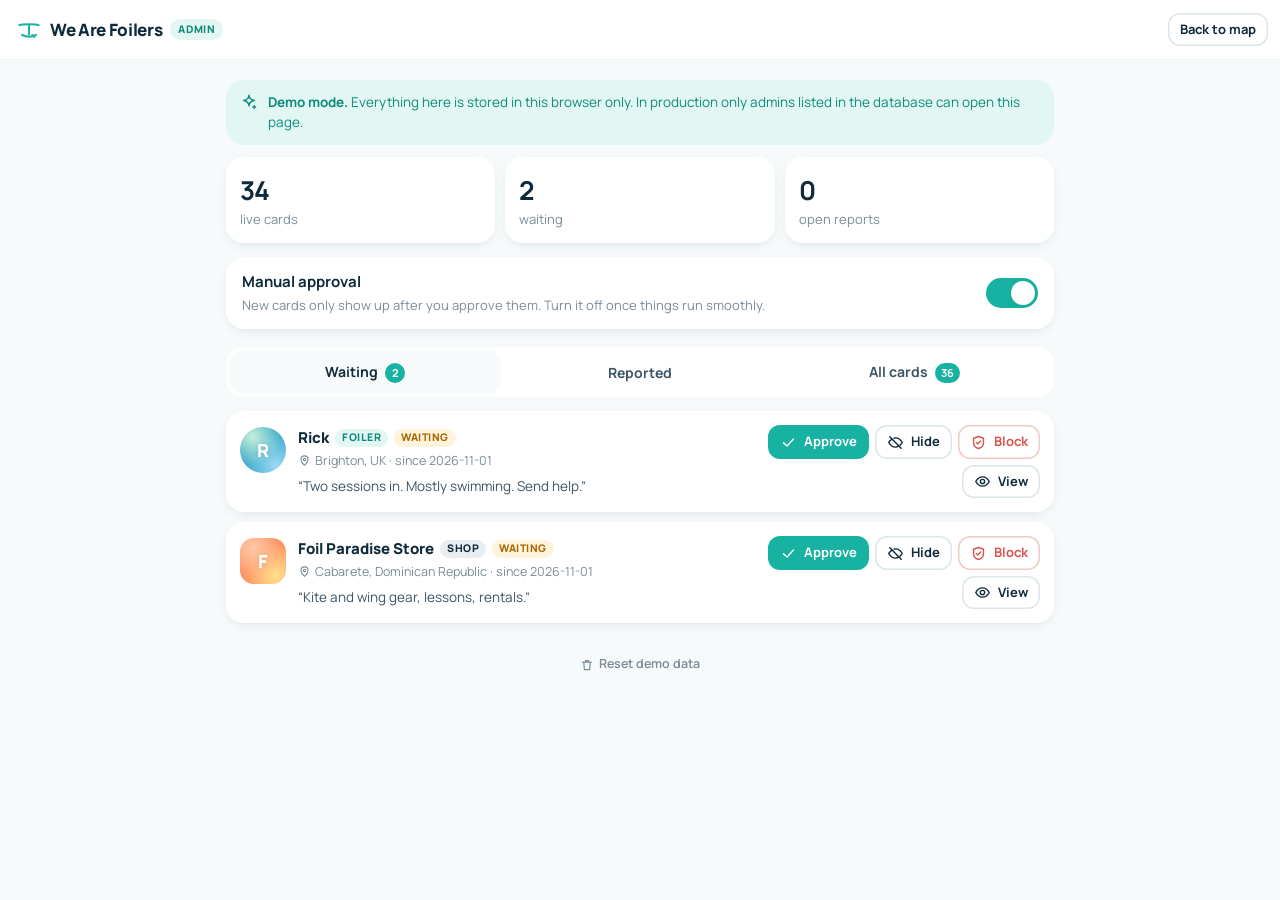
==== admin.html @ 5c859008 "First version: map, profile cards, travel mode, admin (demo mode) Co-Authored-By: Claude Opus 5.5 <n" ====
<!doctype html>
<html lang="en">
<head>
  <meta charset="utf-8">
  <meta name="viewport" content="width=device-width, initial-scale=1, viewport-fit=cover">
  <title>Admin · We Are Foilers</title>
  <meta name="robots" content="noindex, nofollow">
  <link rel="icon" href="assets/img/favicon.svg" type="image/svg+xml">
  <link rel="stylesheet" href="assets/css/fonts.css">
  <link rel="stylesheet" href="assets/css/app.css">
</head>
<body class="admin">

<header class="topbar">
  <div class="brand"><a class="logo" href="./"><span id="logoIcon"></span>We Are Foilers</a><span class="demo-badge" style="background:var(--accent-soft);color:var(--accent-ink)">Admin</span></div>
  <a class="btn ghost small" href="./" id="backLink">Back to map</a>
</header>

<main class="adm" id="app">
  <p class="muted">Loading…</p>
</main>

<dialog id="dlg"></dialog>
<div class="toast" id="toast" role="status" aria-live="polite"></div>

<script src="assets/js/config.js"></script>
<script src="assets/js/catalog.js"></script>
<script src="assets/js/icons.js"></script>
<script src="assets/js/ui.js"></script>
<script src="assets/js/store-demo.js"></script>
<script src="assets/js/admin.js"></script>
</body>
</html>
---- assets/css/fonts.css ----
/* Fonts are hosted locally (no Google Fonts request, GDPR friendly).
   Manrope Variable, SIL Open Font License (see assets/fonts/LICENSE-manrope.txt). */
@font-face {
  font-family: 'Manrope';
  font-style: normal;
  font-display: swap;
  font-weight: 200 800;
  src: url(../fonts/manrope-latin-ext-wght-normal.woff2) format('woff2-variations');
  unicode-range: U+0100-02BA, U+02BD-02C5, U+02C7-02CC, U+02CE-02D7, U+02DD-02FF, U+0304, U+0308, U+0329, U+1D00-1DBF, U+1E00-1E9F, U+1EF2-1EFF, U+2020, U+20A0-20AB, U+20AD-20C0, U+2113, U+2C60-2C7F, U+A720-A7FF;
}
@font-face {
  font-family: 'Manrope';
  font-style: normal;
  font-display: swap;
  font-weight: 200 800;
  src: url(../fonts/manrope-latin-wght-normal.woff2) format('woff2-variations');
  unicode-range: U+0000-00FF, U+0131, U+0152-0153, U+02BB-02BC, U+02C6, U+02DA, U+02DC, U+0304, U+0308, U+0329, U+2000-206F, U+20AC, U+2122, U+2191, U+2193, U+2212, U+2215, U+FEFF, U+FFFD;
}
---- assets/css/app.css ----
/* We Are Foilers · "Morning Glass" design
   Light, airy, ocean teal + a little sunshine. Mobile first. */
:root {
  --bg: #FFFFFF;
  --bg-soft: #F6FAFB;
  --ink: #0F2A3A;
  --ink-2: #3B5566;
  --muted: #7A8B96;
  --line: #DCE5EA;
  --line-soft: #EDF2F5;
  --accent: #18B2A2;
  --accent-ink: #0E8A7D;
  --accent-soft: #E2F6F3;
  --sun: #FFB648;
  --sun-soft: #FFF3DC;
  --coral: #FF7A59;
  --danger: #D9534F;
  --sea: #EEF7FA;

  --c-private: #18B2A2;
  --c-school: #FFB648;
  --c-shop: #0F2A3A;

  --r-sm: 12px;
  --r: 18px;
  --r-lg: 26px;
  --shadow: 0 12px 32px -14px rgba(15, 42, 58, .22);
  --shadow-sm: 0 4px 14px -6px rgba(15, 42, 58, .18);
  --font: 'Manrope', system-ui, -apple-system, 'Segoe UI', sans-serif;
  --top-h: 60px;
  color-scheme: light;
}

* { box-sizing: border-box; }
html, body { margin: 0; height: 100%; }
body { font: 15px/1.5 var(--font); color: var(--ink); background: var(--bg); -webkit-font-smoothing: antialiased; -webkit-tap-highlight-color: transparent; }
h1, h2, h3, h4 { margin: 0; letter-spacing: -0.02em; line-height: 1.15; }
p { margin: 0; }
a { color: var(--accent-ink); }
button { font: inherit; color: inherit; }
svg { display: block; }
.muted { color: var(--muted); }
.hidden { display: none !important; }
.sr { position: absolute; width: 1px; height: 1px; overflow: hidden; clip: rect(0 0 0 0); }

/* ---------- Buttons ---------- */
.btn { display: inline-flex; align-items: center; justify-content: center; gap: 7px; border: 0; cursor: pointer; text-decoration: none;
  font-weight: 700; font-size: 14px; padding: 10px 16px; border-radius: 14px; background: var(--ink); color: #fff; transition: transform .12s, background .2s, box-shadow .2s; white-space: nowrap; }
.btn svg { width: 17px; height: 17px; flex: none; }
.btn:active { transform: scale(.97); }
.btn.ghost { background: #fff; color: var(--ink); box-shadow: inset 0 0 0 1.5px var(--line); }
.btn.ghost:hover { box-shadow: inset 0 0 0 1.5px var(--ink-2); }
.btn.accent { background: var(--accent); }
.btn.soft { background: var(--bg-soft); color: var(--ink); }
.btn.danger { background: #fff; color: var(--danger); box-shadow: inset 0 0 0 1.5px #F1C9C7; }
.btn.small { padding: 7px 12px; font-size: 13px; border-radius: 12px; }
.btn.block { width: 100%; }
.btn[disabled] { opacity: .5; pointer-events: none; }
.btn.locked { color: var(--ink-2); }
.icon-btn { width: 40px; height: 40px; flex: none; display: grid; place-items: center; border: 0; border-radius: 12px; background: transparent; cursor: pointer; color: var(--ink-2); }
.icon-btn:hover { background: var(--bg-soft); }
.icon-btn svg { width: 20px; height: 20px; }
.link-btn { border: 0; background: none; padding: 4px 0; cursor: pointer; color: var(--muted); font-size: 12.5px; font-weight: 600; display: inline-flex; gap: 5px; align-items: center; }
.link-btn svg { width: 14px; height: 14px; }
.link-btn:hover { color: var(--ink); }

/* ---------- Top bar ---------- */
.topbar { position: fixed; inset: 0 0 auto 0; height: var(--top-h); z-index: 1200; display: flex; align-items: center; justify-content: space-between;
  padding: 0 12px 0 16px; background: rgba(255,255,255,.92); backdrop-filter: blur(12px); -webkit-backdrop-filter: blur(12px); border-bottom: 1px solid var(--line-soft); }
.logo { display: flex; align-items: center; gap: 8px; text-decoration: none; color: var(--ink); font-weight: 800; font-size: 17px; letter-spacing: -0.02em; }
.logo svg { width: 26px; height: 26px; color: var(--accent); }
.top-actions { display: flex; align-items: center; gap: 4px; }
.me-btn { display: inline-flex; align-items: center; gap: 8px; padding: 4px 12px 4px 4px; border-radius: 99px; border: 0; background: var(--bg-soft); cursor: pointer; font-weight: 700; font-size: 13.5px; }
.me-btn .avatar { width: 32px; height: 32px; font-size: 13px; border-width: 2px; }

/* ---------- Layout ---------- */
.layout { position: fixed; inset: var(--top-h) 0 0 0; }
#map { position: absolute; inset: 0; background: var(--sea); }

/* Finder (search + filter chips) floats over the map on mobile */
.finder { position: absolute; z-index: 1001; top: 10px; left: 0; right: 0; pointer-events: none; }
.finder > * { pointer-events: auto; }
.search { display: flex; align-items: center; gap: 4px; margin: 0 12px; background: #fff; border-radius: 99px; padding: 4px 4px 4px 14px; box-shadow: var(--shadow); }
.search > svg { width: 18px; height: 18px; color: var(--muted); flex: none; }
.search input { flex: 1; min-width: 0; border: 0; outline: 0; font: inherit; font-size: 15px; padding: 8px 6px; background: transparent; color: var(--ink); }
.search input::placeholder { color: var(--muted); }
.search .icon-btn { width: 38px; height: 38px; border-radius: 99px; }
.chips { display: flex; gap: 6px; overflow-x: auto; padding: 10px 12px 6px; scrollbar-width: none; }
.chips::-webkit-scrollbar { display: none; }
.chip { flex: none; display: inline-flex; align-items: center; gap: 6px; border: 0; cursor: pointer; font-weight: 700; font-size: 13px; padding: 7px 13px; border-radius: 99px;
  background: #fff; color: var(--ink); box-shadow: inset 0 0 0 1.5px var(--line), var(--shadow-sm); transition: background .15s, color .15s; }
.chip svg { width: 15px; height: 15px; }
.chip.on { background: var(--ink); color: #fff; box-shadow: var(--shadow-sm); }
.chip .count { background: var(--accent); color: #fff; border-radius: 99px; font-size: 11px; min-width: 18px; height: 18px; display: grid; place-items: center; padding: 0 5px; }
.finder .chips .chip.plain { box-shadow: inset 0 0 0 1.5px var(--line); }

/* ---------- Panel (bottom sheet on mobile, sidebar on desktop) ---------- */
.panel { position: absolute; z-index: 1100; left: 0; right: 0; bottom: 0; background: #fff; border-radius: var(--r-lg) var(--r-lg) 0 0;
  box-shadow: 0 -10px 40px -18px rgba(15,42,58,.3); display: flex; flex-direction: column; max-height: calc(100% - 64px);
  transition: height .32s cubic-bezier(.2,.8,.2,1); height: 132px; padding-bottom: env(safe-area-inset-bottom); }
.panel[data-size="half"] { height: 58%; }
.panel[data-size="full"] { height: calc(100% - 64px); }
.grip { flex: none; height: 26px; display: grid; place-items: center; cursor: grab; border: 0; background: none; width: 100%; touch-action: none; }
.grip span { width: 40px; height: 5px; border-radius: 9px; background: var(--line); }
.panel-body { flex: 1; overflow-y: auto; overscroll-behavior: contain; padding: 0 16px 24px; -webkit-overflow-scrolling: touch; }

.panel-head { display: flex; align-items: center; gap: 10px; margin: 0 0 10px; }
.panel-head h2 { font-size: 19px; }
.panel-head .sub { color: var(--muted); font-size: 13px; margin-top: 2px; }
.panel-head .grow { flex: 1; min-width: 0; }
.quip { color: var(--muted); font-size: 13.5px; display: flex; gap: 6px; align-items: center; }
.quip svg { width: 15px; height: 15px; color: var(--accent); flex: none; }

/* ---------- List rows ---------- */
.rows { display: grid; gap: 2px; margin: 0 -8px; }
.row { display: flex; align-items: center; gap: 12px; width: 100%; text-align: left; border: 0; background: none; border-radius: 16px; padding: 9px 8px; cursor: pointer; }
.row:hover { background: var(--bg-soft); }
.row-main { flex: 1; min-width: 0; display: grid; }
.row-name { font-weight: 800; font-size: 15px; display: flex; align-items: center; gap: 6px; }
.row-sub, .row-disc { font-size: 12.5px; color: var(--muted); white-space: nowrap; overflow: hidden; text-overflow: ellipsis; }
.row-disc { color: var(--ink-2); font-weight: 600; }
.row-icons { display: flex; gap: 2px; color: var(--accent); }
.row-icons i svg { width: 16px; height: 16px; }
.mini-badge { width: 18px; height: 18px; border-radius: 50%; background: var(--accent-soft); color: var(--accent-ink); display: grid; place-items: center; }
.mini-badge svg { width: 11px; height: 11px; }
.mini-pill { font-size: 10.5px; font-weight: 800; text-transform: uppercase; letter-spacing: .05em; padding: 1px 7px; border-radius: 99px; }

/* ---------- Avatars ---------- */
.avatar { width: 48px; height: 48px; flex: none; border-radius: 50%; display: grid; place-items: center; color: #fff; font-weight: 800; font-size: 19px;
  background-size: cover; background-position: center; text-shadow: 0 1px 6px rgba(0,0,0,.12); position: relative; }
.avatar.sm { width: 46px; height: 46px; font-size: 18px; }
.avatar.lg { width: 64px; height: 64px; font-size: 25px; }
.avatar.xl { width: 92px; height: 92px; font-size: 36px; }
.avatar.t-school, .avatar.t-shop { border-radius: 30%; }

/* ---------- Card ---------- */
.card { border-radius: var(--r-lg); background: #fff; border: 1px solid var(--line-soft); box-shadow: var(--shadow); padding: 18px; }
.card-top { display: flex; gap: 14px; align-items: center; }
.who { flex: 1; min-width: 0; }
.who h3 { font-size: 22px; font-weight: 800; }
.name-row { display: flex; align-items: center; gap: 8px; flex-wrap: wrap; }
.loc { font-size: 13px; color: var(--muted); display: flex; align-items: flex-start; gap: 5px; margin-top: 3px; line-height: 1.35; }
.loc svg { width: 14px; height: 14px; flex: none; margin-top: 1px; }
.loc.travel { color: var(--accent-ink); font-weight: 700; }
.pill { flex: none; display: inline-flex; align-items: center; gap: 4px; font-size: 11px; font-weight: 800; text-transform: uppercase; letter-spacing: .06em; padding: 4px 9px; border-radius: 99px; }
.pill svg { width: 12px; height: 12px; }
.pill.t-private, .mini-pill.t-private { background: var(--accent-soft); color: var(--accent-ink); }
.pill.t-school, .mini-pill.t-school { background: var(--sun-soft); color: #A86800; }
.pill.t-shop, .mini-pill.t-shop { background: #E7EDF1; color: var(--ink); }
.pill.away { background: var(--accent); color: #fff; }
.stats { margin: 16px 0 12px; display: grid; gap: 8px; }
.stat { display: flex; align-items: center; font-size: 14px; font-weight: 700; }
.lvl { margin-left: auto; display: flex; gap: 4px; align-items: center; }
.lvl small { font-size: 11.5px; color: var(--muted); font-weight: 600; margin-right: 6px; }
.dot { width: 9px; height: 9px; border-radius: 50%; box-shadow: inset 0 0 0 1.5px var(--line); }
.dot.on { background: var(--accent); box-shadow: none; }
.tags { display: flex; flex-wrap: wrap; gap: 6px; }
.tag { font-size: 12.5px; font-weight: 700; display: inline-flex; gap: 5px; align-items: center; padding: 5px 10px; border-radius: 99px; background: var(--bg-soft); }
.tag svg { width: 14px; height: 14px; color: var(--accent); }
.gear { display: flex; gap: 7px; align-items: center; font-size: 13px; color: var(--ink-2); margin-top: 12px; }
.gear svg { width: 16px; height: 16px; color: var(--muted); flex: none; }
.about { margin-top: 12px; font-size: 14.5px; color: var(--ink-2); }
.actions { display: flex; gap: 8px; flex-wrap: wrap; margin-top: 16px; }
.card-foot { display: flex; align-items: center; justify-content: space-between; margin-top: 14px; padding-top: 10px; border-top: 1px solid var(--line-soft); }
.demo-tag { font-size: 11px; font-weight: 700; color: var(--muted); background: var(--bg-soft); padding: 2px 8px; border-radius: 99px; }

.back { display: inline-flex; align-items: center; gap: 4px; margin: 0 0 10px -6px; }
.back svg { width: 18px; height: 18px; }

/* ---------- Empty, banners ---------- */
.empty { text-align: center; padding: 24px 12px; color: var(--ink-2); }
.empty .doodle { width: 54px; height: 54px; margin: 0 auto 10px; color: var(--accent); }
.empty h3 { font-size: 17px; margin-bottom: 4px; }
.empty p { color: var(--muted); font-size: 14px; margin-bottom: 14px; }
.notice { display: flex; gap: 10px; align-items: flex-start; padding: 12px 14px; border-radius: var(--r); background: var(--sun-soft); color: #7A4D00; font-size: 13.5px; margin-bottom: 12px; }
.notice svg { width: 18px; height: 18px; flex: none; margin-top: 1px; }
.notice.teal { background: var(--accent-soft); color: var(--accent-ink); }
.notice.red { background: #FDECEC; color: #9B2C2C; }
.brand { display: flex; align-items: center; gap: 8px; min-width: 0; }
.demo-badge { background: var(--sun-soft); color: #A86800; font-size: 10.5px; font-weight: 800; text-transform: uppercase; letter-spacing: .06em; padding: 3px 8px; border-radius: 99px; cursor: pointer; border: 0; }

/* ---------- Me / travel switch ---------- */
.switch2 { display: grid; grid-template-columns: 1fr 1fr; gap: 4px; padding: 4px; background: var(--bg-soft); border-radius: 18px; margin: 4px 0 14px; }
.switch2 button { border: 0; background: none; border-radius: 14px; padding: 10px 8px; cursor: pointer; text-align: left; display: grid; gap: 1px; min-width: 0; }
.switch2 button b { display: flex; align-items: center; gap: 6px; font-size: 13.5px; }
.switch2 button b svg { width: 16px; height: 16px; }
.switch2 button span { font-size: 12px; color: var(--muted); white-space: nowrap; overflow: hidden; text-overflow: ellipsis; }
.switch2 button.on { background: #fff; box-shadow: var(--shadow-sm); }
.switch2 button.on b { color: var(--accent-ink); }
.me-actions { display: grid; grid-template-columns: 1fr 1fr; gap: 8px; margin-top: 14px; }
.me-links { display: flex; justify-content: center; gap: 18px; margin-top: 16px; }

/* ---------- Footer ---------- */
.foot { margin-top: 26px; padding-top: 16px; border-top: 1px solid var(--line-soft); font-size: 12.5px; color: var(--muted); text-align: center; display: grid; gap: 8px; }
.foot nav { display: flex; gap: 14px; justify-content: center; flex-wrap: wrap; }
.foot a, .foot button { color: var(--ink-2); text-decoration: none; font-weight: 600; background: none; border: 0; cursor: pointer; padding: 0; font-size: 12.5px; }
.foot .heart { color: var(--coral); display: inline-block; width: 13px; height: 13px; vertical-align: -2px; }

/* ---------- Map pins ---------- */
.leaflet-container { font-family: var(--font); background: var(--sea); }
.pin-wrap { background: none; border: 0; }
.pin { position: relative; width: 40px; height: 40px; transition: transform .15s; }
.pin .avatar { width: 40px; height: 40px; font-size: 16px; border: 3px solid #fff; box-shadow: 0 6px 16px -6px rgba(15,42,58,.5); }
.pin.sel { transform: scale(1.2); z-index: 1000; }
.pin .badge { position: absolute; right: -5px; bottom: -4px; width: 19px; height: 19px; border-radius: 50%; display: grid; place-items: center; border: 2px solid #fff; color: #fff; }
.pin .badge svg { width: 11px; height: 11px; }
.pin .badge.school { background: var(--c-school); }
.pin .badge.shop { background: var(--c-shop); }
.pin .badge.away { background: var(--accent); }
.halo { fill: var(--accent); fill-opacity: .12; stroke: var(--accent); stroke-opacity: .55; stroke-dasharray: 4 6; stroke-width: 1.5; }
.cluster-wrap { background: none; }
.cluster { width: 44px; height: 44px; border-radius: 50%; display: grid; place-items: center; background: #fff; color: var(--accent-ink); font-weight: 800; font-size: 14px;
  box-shadow: 0 0 0 6px rgba(24,178,162,.18), 0 8px 18px -8px rgba(15,42,58,.45); }
.cluster.big { width: 52px; height: 52px; font-size: 15px; }
.leaflet-control-zoom { border: 0 !important; box-shadow: var(--shadow-sm) !important; border-radius: 14px !important; overflow: hidden; }
.leaflet-control-zoom a { width: 38px !important; height: 38px !important; line-height: 38px !important; color: var(--ink) !important; border-color: var(--line-soft) !important; }
.leaflet-control-attribution { font-size: 10px; background: rgba(255,255,255,.7) !important; border-radius: 8px 0 0 0; }
@media (max-width: 899px) {
  .leaflet-control-zoom { display: none; }
  .leaflet-bottom.leaflet-right { bottom: 134px; }
}

/* ---------- Dialogs ---------- */
dialog { border: 0; padding: 0; background: #fff; color: var(--ink); width: 100%; max-width: 100%; max-height: 100%; height: 100%; margin: 0; }
dialog::backdrop { background: rgba(15,42,58,.35); backdrop-filter: blur(2px); }
.dlg { display: flex; flex-direction: column; height: 100%; }
.dlg-head { display: flex; align-items: center; gap: 8px; padding: 12px 12px 8px 20px; border-bottom: 1px solid var(--line-soft); }
.dlg-head h2 { flex: 1; font-size: 19px; }
.dlg-body { flex: 1; overflow-y: auto; padding: 18px 20px 24px; }
.dlg-foot { padding: 12px 20px calc(12px + env(safe-area-inset-bottom)); border-top: 1px solid var(--line-soft); display: flex; gap: 8px; background: #fff; }
.dlg-foot .btn { flex: 1; }
dialog.small .dlg-body { flex: none; }

/* ---------- Forms ---------- */
.field { margin-bottom: 20px; }
.field > label, .field > .label { display: block; font-weight: 800; font-size: 14px; margin-bottom: 7px; }
.field .hint { font-size: 12.5px; color: var(--muted); margin-top: 6px; }
.field .hint.err { color: var(--danger); font-weight: 600; }
.input, textarea.input, select.input { width: 100%; font: inherit; font-size: 16px; color: var(--ink); background: var(--bg-soft); border: 1.5px solid transparent; border-radius: 14px; padding: 11px 14px; outline: 0; transition: border .15s, background .15s; }
.input:focus { border-color: var(--accent); background: #fff; }
textarea.input { resize: vertical; min-height: 84px; }
.input-row { display: flex; gap: 8px; }
.input-row .input { flex: 1; min-width: 0; }
.prefix { position: relative; }
.prefix > span { position: absolute; left: 14px; top: 50%; transform: translateY(-50%); color: var(--muted); font-weight: 600; pointer-events: none; }
.prefix .input { padding-left: 32px; }
.seg { display: grid; grid-auto-flow: column; grid-auto-columns: 1fr; gap: 4px; padding: 4px; background: var(--bg-soft); border-radius: 16px; }
.seg button { border: 0; background: none; padding: 10px 6px; border-radius: 12px; font-weight: 700; font-size: 14px; cursor: pointer; color: var(--ink-2); }
.seg button.on { background: #fff; color: var(--ink); box-shadow: var(--shadow-sm); }
.pick { display: flex; flex-wrap: wrap; gap: 7px; }
.pick .chip { box-shadow: inset 0 0 0 1.5px var(--line); }
.pick .chip.on { box-shadow: none; }
.levels { display: grid; gap: 8px; margin-top: 12px; }
.level-row { display: flex; align-items: center; gap: 8px; padding: 8px 8px 8px 14px; background: var(--bg-soft); border-radius: 14px; }
.level-row b { font-size: 14px; flex: 1; }
.level-pick { display: flex; gap: 3px; }
.level-pick button { border: 0; cursor: pointer; width: 34px; height: 30px; border-radius: 9px; background: #fff; display: grid; place-items: center; }
.level-pick button span { width: 10px; height: 10px; border-radius: 50%; box-shadow: inset 0 0 0 1.5px var(--line); }
.level-pick button.on span { background: var(--accent); box-shadow: none; }
.level-name { font-size: 11.5px; color: var(--muted); width: 74px; text-align: right; }
.photo-row { display: flex; align-items: center; gap: 16px; }
.photo-row .btns { display: flex; gap: 8px; flex-wrap: wrap; }
.results { margin-top: 8px; display: grid; gap: 2px; }
.results button { text-align: left; border: 0; background: none; padding: 10px 12px; border-radius: 12px; cursor: pointer; font-size: 14px; display: flex; gap: 8px; align-items: center; }
.results button svg { width: 16px; height: 16px; color: var(--muted); flex: none; }
.results button:hover { background: var(--bg-soft); }
.chosen { display: flex; align-items: center; gap: 10px; padding: 11px 14px; border-radius: 14px; background: var(--accent-soft); color: var(--accent-ink); font-weight: 700; font-size: 14px; }
.chosen svg { width: 18px; height: 18px; flex: none; }
.chosen span { flex: 1; }
.chosen button { border: 0; background: none; color: var(--accent-ink); font-weight: 700; cursor: pointer; text-decoration: underline; font-size: 13px; }
.check { display: flex; gap: 10px; align-items: flex-start; font-size: 14px; cursor: pointer; }
.check input { width: 20px; height: 20px; accent-color: var(--accent); flex: none; margin: 1px 0 0; }
.radio-list { display: grid; gap: 6px; }
.radio-list label { display: flex; gap: 10px; align-items: center; padding: 11px 14px; border-radius: 14px; background: var(--bg-soft); cursor: pointer; font-weight: 600; font-size: 14px; }
.radio-list input { accent-color: var(--accent); width: 18px; height: 18px; margin: 0; }
.section-title { font-size: 12px; font-weight: 800; color: var(--muted); text-transform: uppercase; letter-spacing: .08em; margin: 26px 0 12px; }
.section-title:first-child { margin-top: 0; }
.counter { float: right; font-weight: 600; color: var(--muted); font-size: 12px; }
.auth-hero { text-align: center; margin: 4px 0 22px; }
.auth-hero .doodle { width: 56px; height: 56px; margin: 0 auto 10px; color: var(--accent); }
.auth-hero h3 { font-size: 22px; margin-bottom: 6px; }
.auth-hero p { color: var(--muted); font-size: 14px; }
.faq h4 { font-size: 15px; margin: 18px 0 4px; }
.faq p { color: var(--ink-2); font-size: 14px; }

/* ---------- Toast ---------- */
.toast { position: fixed; z-index: 3000; left: 50%; bottom: 24px; transform: translate(-50%, 20px); opacity: 0; background: var(--ink); color: #fff; padding: 11px 18px; border-radius: 14px;
  font-weight: 700; font-size: 14px; box-shadow: var(--shadow); transition: opacity .2s, transform .2s; pointer-events: none; max-width: calc(100% - 32px); text-align: center; }
.toast.show { opacity: 1; transform: translate(-50%, 0); }

/* ---------- Desktop ---------- */
@media (min-width: 900px) {
  .finder { top: 0; left: 0; width: 400px; padding-top: 14px; z-index: 1150; }
  .search { margin: 0 16px; box-shadow: none; background: var(--bg-soft); }
  .chips { padding: 12px 16px 10px; flex-wrap: wrap; overflow: visible; }
  .chip { box-shadow: inset 0 0 0 1.5px var(--line); }
  .chip.on { box-shadow: none; }
  #map { left: 400px; }
  .panel { top: 0; bottom: 0; left: 0; right: auto; width: 400px; height: auto !important; max-height: none; border-radius: 0; box-shadow: none; border-right: 1px solid var(--line-soft); padding-top: var(--finder-h, 110px); }
  .grip { display: none; }
  .panel-body { padding: 8px 16px 24px; }
  dialog { width: 560px; height: auto; max-height: min(860px, calc(100% - 48px)); margin: auto; border-radius: var(--r-lg); box-shadow: var(--shadow); }
  dialog.small { width: 440px; }
  .dlg { max-height: min(860px, calc(100vh - 48px)); }
}

/* doodles are spans, give them a box */
.doodle { display: block; }
.doodle svg { width: 100%; height: 100%; }

/* ---------- Admin ---------- */
body.admin { background: var(--bg-soft); height: auto; }
.adm { max-width: 860px; margin: 0 auto; padding: calc(var(--top-h) + 20px) 16px 60px; }
.adm-stats { display: grid; grid-template-columns: repeat(3, 1fr); gap: 10px; margin-bottom: 14px; }
.adm-stats div { background: #fff; border-radius: var(--r); padding: 14px; display: grid; box-shadow: var(--shadow-sm); }
.adm-stats b { font-size: 26px; letter-spacing: -0.02em; }
.adm-stats span { color: var(--muted); font-size: 13px; }
.adm-setting { display: flex; gap: 16px; align-items: center; background: #fff; border-radius: var(--r); padding: 14px 16px; margin-bottom: 18px; box-shadow: var(--shadow-sm); }
.adm-setting > div { flex: 1; }
.adm-setting p { font-size: 13px; margin-top: 2px; }
.toggle { width: 52px; height: 30px; flex: none; border: 0; border-radius: 99px; background: var(--line); cursor: pointer; position: relative; transition: background .2s; }
.toggle span { position: absolute; left: 3px; top: 3px; width: 24px; height: 24px; border-radius: 50%; background: #fff; box-shadow: var(--shadow-sm); transition: transform .2s; }
.toggle.on { background: var(--accent); }
.toggle.on span { transform: translateX(22px); }
.adm-tabs { margin-bottom: 14px; background: #fff; }
.adm-tabs button.on { background: var(--bg-soft); box-shadow: none; }
.count-dot { display: inline-grid; place-items: center; min-width: 20px; height: 20px; padding: 0 6px; border-radius: 99px; background: var(--accent); color: #fff; font-size: 11px; margin-left: 4px; }
.adm-item { background: #fff; border-radius: var(--r); padding: 14px; margin-bottom: 10px; box-shadow: var(--shadow-sm); display: grid; gap: 12px; }
.adm-main { display: flex; gap: 12px; align-items: flex-start; }
.adm-text { flex: 1; min-width: 0; }
.adm-name { font-weight: 800; display: flex; gap: 6px; align-items: center; flex-wrap: wrap; }
.adm-sub { font-size: 12.5px; color: var(--muted); display: flex; gap: 4px; align-items: center; margin-top: 2px; }
.adm-sub svg { width: 13px; height: 13px; flex: none; }
.adm-about { font-size: 13.5px; color: var(--ink-2); margin-top: 6px; }
.adm-report { display: flex; flex-wrap: wrap; gap: 6px 10px; align-items: center; margin-top: 8px; padding: 8px 10px; border-radius: 12px; background: #FDECEC; color: #9B2C2C; font-size: 13px; }
.adm-report > svg { width: 15px; height: 15px; flex: none; }
.adm-report > span { flex: 1; min-width: 180px; }
.adm-acts { display: flex; gap: 6px; flex-wrap: wrap; }
.mini-pill.blocked { background: #FDECEC; color: #9B2C2C; }
@media (min-width: 700px) {
  .adm-item { grid-template-columns: 1fr auto; align-items: center; }
  .adm-acts { justify-content: flex-end; max-width: 300px; }
}

/* small phones: keep the top bar on one line */
.logo { white-space: nowrap; }
@media (max-width: 420px) {
  .me-btn .label { display: none; }
  .me-btn { padding: 4px; }
  .logo { font-size: 16px; }
}
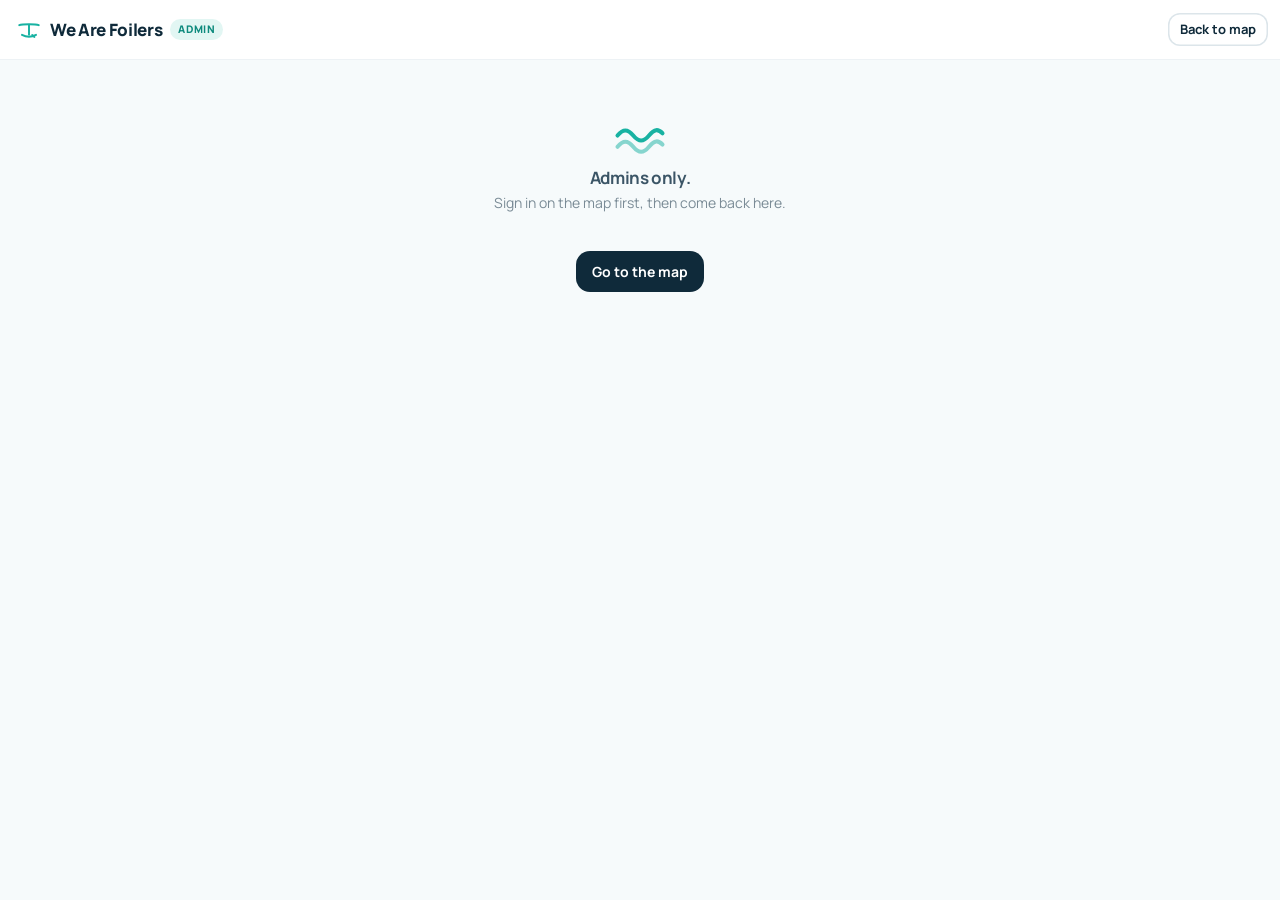
==== commit e52100b3: "Supabase backend, partner program, claimable auto entries, demo switch Co-Authored-By: Claude Opus 5" ====
--- a/admin.html
+++ b/admin.html
@@ -27,7 +27,9 @@
 <script src="assets/js/catalog.js"></script>
 <script src="assets/js/icons.js"></script>
 <script src="assets/js/ui.js"></script>
+<script src="assets/vendor/supabase/supabase.js"></script>
 <script src="assets/js/store-demo.js"></script>
+<script src="assets/js/store-supabase.js"></script>
 <script src="assets/js/admin.js"></script>
 </body>
 </html>
--- a/assets/css/app.css
+++ b/assets/css/app.css
@@ -349,3 +349,28 @@
   .me-btn { padding: 4px; }
   .logo { font-size: 16px; }
 }
+
+/* ---------- Partner check & auto entries ---------- */
+.avatar .verified { position: absolute; right: -3px; top: -3px; width: 38%; height: 38%; min-width: 15px; min-height: 15px; max-width: 24px; max-height: 24px; display: block; filter: drop-shadow(0 1px 2px rgba(15,42,58,.25)); }
+.avatar .verified svg { width: 100%; height: 100%; }
+.avatar .verified svg circle { stroke: #fff; stroke-width: 2; }
+.partner-tag { display: inline-flex; align-items: center; gap: 4px; font-size: 11.5px; font-weight: 800; color: #2F80ED; }
+.partner-tag svg { width: 14px; height: 14px; }
+.auto-note { display: flex; gap: 8px; align-items: flex-start; margin-top: 14px; padding: 10px 12px; border-radius: 14px; background: var(--bg-soft); font-size: 12.5px; color: var(--ink-2); }
+.auto-note > svg { width: 17px; height: 17px; flex: none; color: var(--muted); margin-top: 1px; }
+.link-btn.strong { color: var(--accent-ink); font-weight: 800; padding: 0; font-size: 12.5px; text-decoration: underline; }
+.partner-box { margin-top: 16px; padding: 14px; border-radius: var(--r); background: linear-gradient(135deg, #EAF3FE, #E8F7F5); }
+.partner-box h4 { display: flex; align-items: center; gap: 6px; font-size: 15px; margin-bottom: 4px; }
+.partner-box h4 svg { width: 18px; height: 18px; }
+.partner-box p { font-size: 13px; color: var(--ink-2); margin-bottom: 10px; }
+.copy-row { display: flex; gap: 8px; align-items: center; background: var(--bg-soft); border-radius: 14px; padding: 6px 6px 6px 14px; font-weight: 700; font-size: 14px; }
+.copy-row span { flex: 1; min-width: 0; overflow: hidden; text-overflow: ellipsis; white-space: nowrap; }
+.adm-flag { display: flex; gap: 8px; align-items: center; margin-top: 8px; padding: 8px 10px; border-radius: 12px; font-size: 13px; }
+.adm-flag > svg { width: 16px; height: 16px; flex: none; }
+.adm-flag.teal { background: var(--accent-soft); color: var(--accent-ink); }
+.adm-flag.blue { background: #EAF3FE; color: #1D5FB8; }
+.adm-flag a { color: inherit; font-weight: 700; word-break: break-all; }
+.adm-help { font-size: 13px; margin: -4px 0 12px; }
+.adm-tabs { grid-auto-columns: auto; overflow-x: auto; }
+.adm-tabs button { white-space: nowrap; padding: 10px 12px; }
+.btn.small svg circle { stroke: none; }
